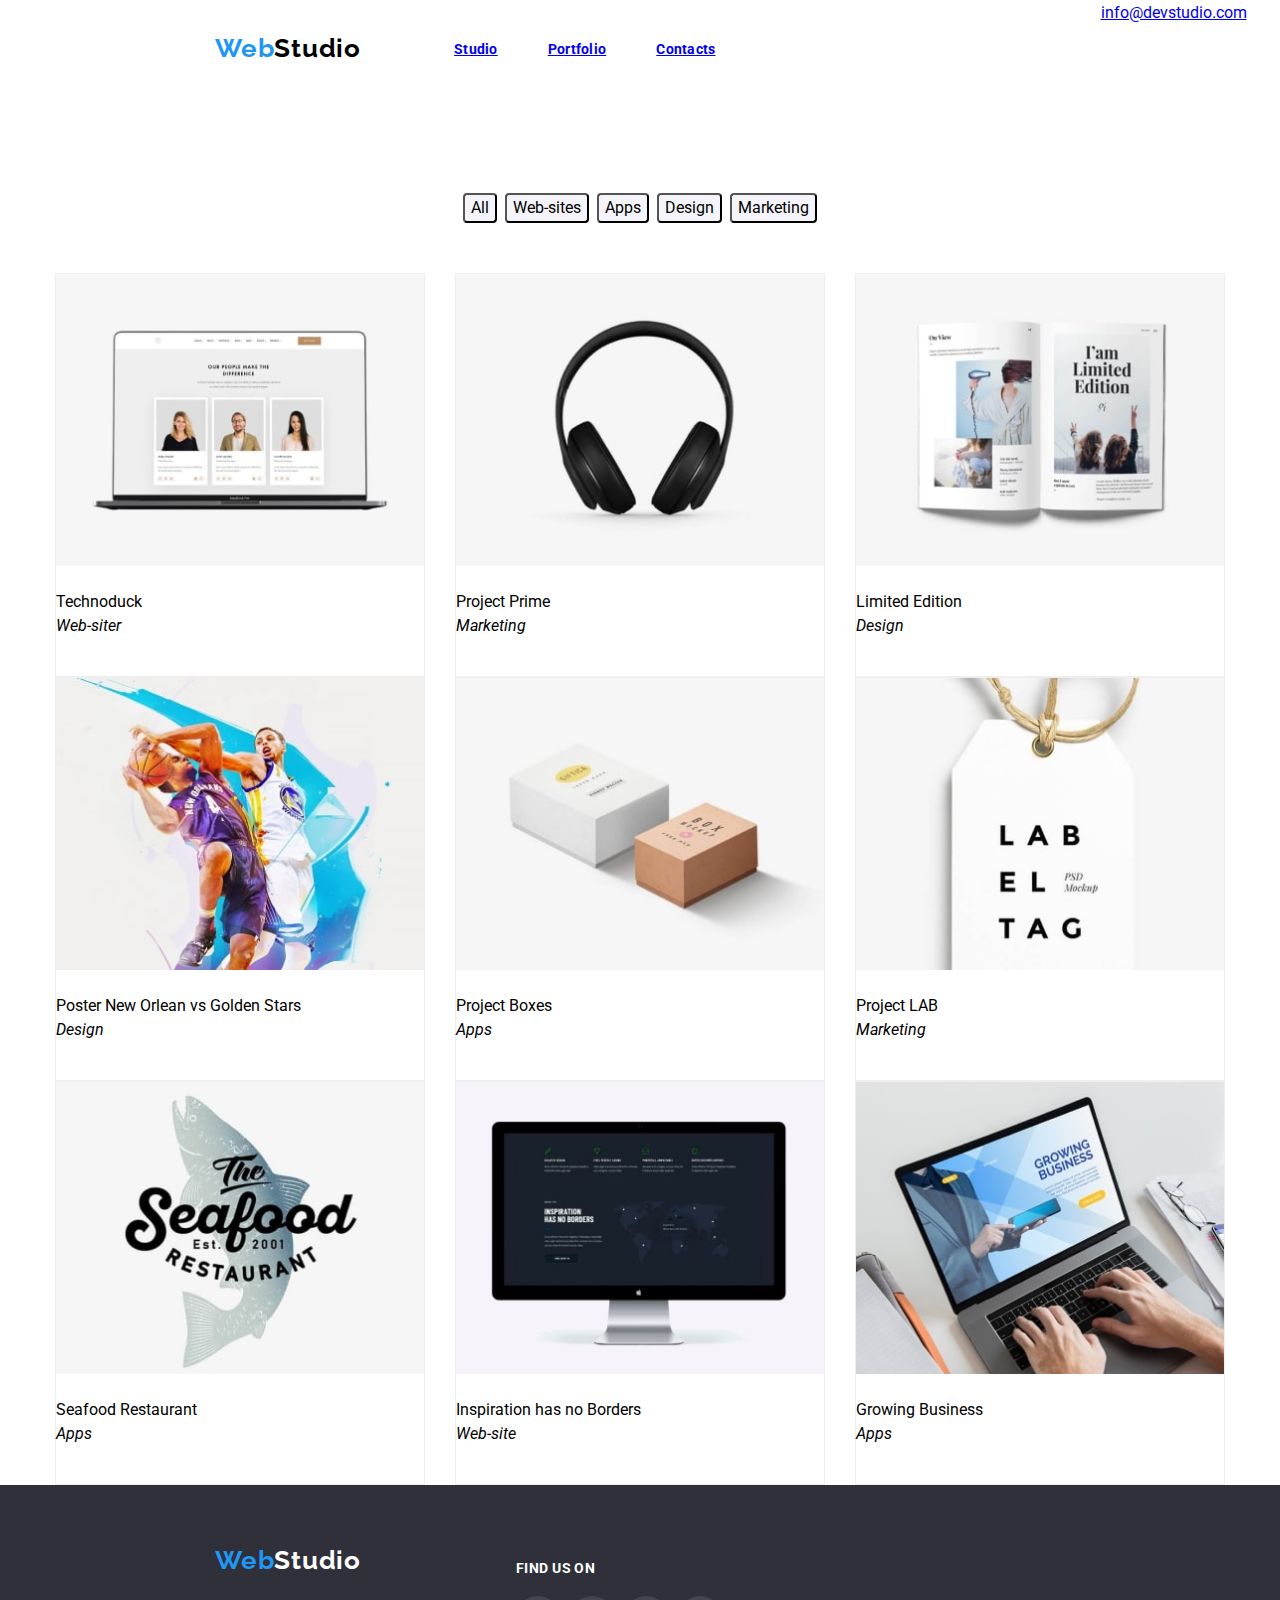
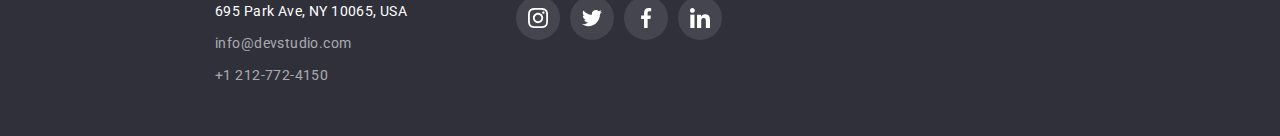
==== portfolio.html @ e9cfc950 "new" ====
<!DOCTYPE html>
<html lang="en">
<head>
    <meta charset="utf-8">
    <meta name="viewport" content="width=device-width, initial-scale=1">
    <title>Webstudio </title>
    <link rel="preconnect" href="https://fonts.googleapis.com">
<link rel="preconnect" href="https://fonts.gstatic.com" crossorigin>
<link href="https://fonts.googleapis.com/css2?family=Raleway:wght@700&family=Roboto:wght@400;500;700;900&display=swap" rel="stylesheet">
<link rel="stylesheet"href="https://cdnjs.cloudflare.com/ajax/libs/modern-normalize/1.1.0/modern-normalize.min.css" />
<link rel="stylesheet" href="./reset.css" />
<link rel="stylesheet" href="./css/styles.css"/>
</head>
<body class="primary-page">
    <header class="global-header">
        <a class="logo" href="index.html">
            <span class="web">Web</span>Studio
   </a>
        </a>
        <nav class="main-navigation">
            <ul>
                <li><a href="index.html">Studio</a></li>
                <li><a href="portfolio.html">Portfolio</a></li>
                <li><a href="contacts.html">Contacts</a></li>
            </ul>
        </nav>
        <div class="contacts-header">
        <a class="mailto" href="mailto:info@devstudio.com">info@devstudio.com</a>
        <span>+1 212-772-4150</span>
    </div>
    </header>
    <main>
        <div class="buttons-portofolio">
                <button class="button-portofolio-menu">All</button>
                <button class="button-portofolio-menu">Web-sites</button>
                <button class="button-portofolio-menu">Apps</button>
                <button class="button-portofolio-menu">Design</button>
                <button class="button-portofolio-menu">Marketing</button>
            </div>
        <section class="portofolio-section">

<ul class="firts-line"> 
            <div class="images-portoflio">
           <li>
            <img src="images/technoduck.jpg" />
                <br>
                <span>Technoduck</span>
                <br>
            <em>Web-siter</em>
        </li>
            </div>
            <div class="images-portoflio">
           <li>
            <img src="images/poster.jpg" >
           <br>
           <span>Poster New Orlean vs Golden Stars</span>
           <br>
           <em>Design</em>
        </li>
            </div>
           <div class="images-portoflio">
            <li>
                <img src="images/seafood.jpg" ><br />
            <span>Seafood Restaurant</span> 
            <br>
            <em>Apps</em>
        </li>
           </div>
        </ul>
        <ul class="second-line"> 
        <div class="images-portoflio">          
           <li> 
            <img src="images/project.jpg" /><br />
            <span>Project Prime</span> 
            <br>
        <em>Marketing</em>
    </li>
        </div>
        <div class="images-portoflio">
            <li>
                <img src="images/boxes.jpg" ><br />
       <span>Project Boxes</span>
       <br>
       <em>Apps</em>
    </li>
        </div>
       <div class="images-portoflio">
        <li>
            <img src="images/inspiration.jpg" ><br />
        <span>Inspiration has no Borders</span> 
        <br>
        <em>Web-site</em>
    </li>
       </div>
    </ul>
    <ul class="third-line"> 
    <div class="images-portoflio"> 
        <li>
            <img src="images/limited.jpg" /><br />
        <span>Limited Edition</span> 
        <br>
    <em>Design</em>
</li>
    </div>
    <div class="images-portoflio">
        <li>
            <img src="images/lab.jpg" ><br />
   <span>Project LAB</span>
   <br>
   <em>Marketing</em>
</li>
    </div>
   <div class="images-portoflio">
    <li>
        <img src="images/growing.jpg" ><br />
    <span>Growing Business</span> 
    <br>
    <em>Apps</em>
</li>
   </div>
</ul>
</section>
</main>
<footer class="footer">
    <div class="footer-text">
      <div class="footer-description">
      <span class="web-footer">Web</span>Studio
      <address class="footer-adress">
          <span>695 Park Ave, NY 10065, USA</span>
          <div class="footer-contacts">
          </br>
          <span>info@devstudio.com</span>
        </br>
          <span>+1 212-772-4150</span>
      </div>
      </address>
  </div>
    <div class="footer-social-link">
      <h3 class="footer-h3">FIND US ON</h3>
      <div class="footer-icons-list">
        <a href="https://www.instagram.com/" class="footer-icon" aria-label="Instagram">
          <svg>
            <use href="/icons/symbol-defs.svg#icon-instagram"></use>
          </svg>
        </a>
        <a href="https://www.twitter.com/" class="footer-icon" aria-label="Twitter">
          <svg>
            <use href="/icons/symbol-defs.svg#icon-twitter"></use>
          </svg>
        </a>
        <a href="https://www.facebook.com/" class="footer-icon" aria-label="Facebook">
          <svg>
            <use href="/icons/symbol-defs.svg#icon-facebook"></use>
          </svg>
        </a>
        <a href="https://www.linkedin.com/" class="footer-icon" aria-label="Linkedin">
          <svg>
            <use href="/icons/symbol-defs.svg#icon-linkedin"></use>
          </svg>
        </a>
      </div>
    </div>
  </div>
  </footer>
</body>
</html>
---- css/styles.css ----
:root{
    --text-font-family: 'Roboto' ;
    --link-active-color: #2196F3;
    --heading-color: #ffffff;
    --logo-font-family: 'Raleway'
}
* {
    box-sizing: border-box;
  }

h1,h2,h3 {
    font-family: var(--text-font-family);
}

.hero-heading .service-button {
    color:var(--heading-color)
}

ul {
    list-style-type: none;
}
.main-navigation {
    color: #212121;
font-family: Roboto;
font-size: 14px;
font-style: normal;
font-weight: 700;
line-height: normal;
letter-spacing: 0.28px;;
  
  }

  .main-navigation:hover,
.main-navigation:focus {
    color: #2196F3;
    
}
  .hero-section{
width: 1600px;
height: 600px;
flex-shrink: 0;
background: #2F303A;
 }

.primary-page {
    font-family: var(--text-font-family);
    max-width: 1600px;
    margin: 0 auto;

}
.service-button {
    color: #FFF;
    text-align: center;
    font-size: 16px;
    font-family: Roboto;
    font-style: normal;
    font-weight: 700;
    line-height: 30px;
    letter-spacing: 0.96px;
}
.service-button{
    background-color: #2196F3;
    width: 200px;
height: 50px;
flex-shrink: 0;
border-radius: 4px;
background: #2196F3;
box-shadow: 0px 4px 4px 0px rgba(0, 0, 0, 0.15);
}
.section-description{
    display: flex;
   gap: 30px;
   margin-left: 215px;
}
.h3{
    color: #212121;
font-family: Roboto;
font-size: 14px;
font-style: normal;
font-weight: 700;
line-height: normal;
letter-spacing: 0.42px;
text-transform: uppercase;
}
.h3{
    margin-top: 55px;
}

.text {
    color: #757575;
font-family: Roboto;
font-size: 14px;
font-style: normal;
font-weight: 400;
line-height: 24px; /* 171.429% */
letter-spacing: 0.42px;
}
.text{
   
    width: 270px;
height: 75px;
flex-shrink: 0;
}
.text{
    padding-top: 10px;
}


.logo{
    margin-left: 215px;
    margin-top: 24px;
    margin-bottom: 25px;
}
.logo {
    text-decoration: none;
    font-family: var(--logo-font-family);
    font-size: 26px;
    font-weight: 700;
    line-height: 1.9075em;
    letter-spacing: 0.03em;
    color: #000;
  }
  .web {
    color:#2196F3;;
  }

.hero-section{
    display: flex;
    flex-direction: column;
    align-items: center;
    justify-content: center;
}

.global-header {
    background-color:#FFF
    height : 80px;
    flex-shrink: 0;
}


.hero-section {
    background-color:#2F303A ;
}
.hero-section{
        background:linear-gradient(rgba(47, 48, 58, 0.40), rgba(47, 48, 58, 0.40)),  url('/images/hero-image.png') ;
    }
    
.hero-heading{
display: flex;
width: 696px;
flex-direction: column;
flex-shrink: 0;
color: #FFF;
text-align: center;
font-size: 44px;
font-family: Roboto;
font-style: normal;
font-weight: 900;
line-height: 60px;
letter-spacing: 2.64px;
text-transform: uppercase;
}
.global-header{
display: flex;
align-items: center;

}

.main-navigation { 
    display: flex;
  flex-direction: column;
justify-content: space-around;
margin-left: 93px;

}
.contacts {
    display: flex;
    gap: 40px;
  }
  .email{
    display: flex;
  }
  .phone{
    display: flex;
  }
  .contact {
    color:  #757575;
    font-size: 14px;
    font-weight: 500;
    letter-spacing: 0.02em;
    line-height: 1.14;
    text-align: left;
    text-decoration-line: none;
  }
  .contacts{
    padding-left: 330px;
  }
  .email:hover,
  .phone:hover,
  .email:focus,
  .phone:focus  {
  color:#2196F3;
}

.main-navigation ul{
    display: flex;
    justify-content:space-around;
    align-items:baseline;
    color: #212121;
    gap: 50px;
}
.contacts-header{
display: flex;
align-items:baseline;
gap: 40px;
}
.contacts-header{
    margin-left: 385px;
}
.section-description-icons{
    display: flex;
     justify-content: center;
     margin-top: 119px;
}
.description-icons{
height: 70px;
width: 70px;
flex-shrink: 0;
}
.section-description-icons{
    width: 270px;
height: 120px;
flex-shrink: 0;
border-radius: 4px;
background: #F5F4FA;
}




.title-images {
    display: flex;
    align-items: center;
    justify-content: center;
}
.title-images{
    color: #212121;
text-align: center;
font-family: Roboto;
font-size: 36px;
font-style: normal;
font-weight: 700;
line-height: normal;
letter-spacing: 1.08px;
}
.title-images{
    padding-top: 94px;

}
.images{
    width: 370px;
height: 294px;
flex-shrink: 0;
}
.images{
    display: flex;
    margin-left: 215px;
    gap: 30px;
    margin-bottom: 94px;
    margin-top: 50px;
}



.section-team{
    width: 1600px;
height: 648px;
flex-shrink: 0;
}
.section-team{
    background: #F5F4FA;
}

.title-team{
    justify-content: center;
    padding-top: 94px;
}
.title-team{
    color: #212121;
text-align: center;
font-family: Roboto;
font-size: 36px;
font-style: normal;
font-weight: 700;
line-height: normal;
letter-spacing: 1.08px;
}
.container-team{
    display: flex;
    justify-content: center;
    gap: 30px;

}
.container-team{
    padding-top: 50px;
}
.team{
    width: 270px;
height: 428px;
flex-shrink: 0;
}

.team{
    border-radius: 0px 0px 4px 4px;
background: #FFF;
/* material shadow v1 */
box-shadow: 0px 2px 1px 0px rgba(0, 0, 0, 0.20), 0px 1px 1px 0px rgba(0, 0, 0, 0.14), 0px 1px 3px 0px rgba(0, 0, 0, 0.12);
}

.name{
    color: #212121;
text-align: center;
font-family: Roboto;
font-size: 16px;
font-style: normal;
font-weight: 500;
line-height: normal;
letter-spacing: 0.48px;
}
.name{
    display: flex;
    justify-content: center;
    padding-top: 30px;
   
}
.position{
    color: #757575;
text-align: center;
font-family: Roboto;
font-size: 16px;
font-style: normal;
font-weight: 400;
line-height: normal;
letter-spacing: 0.48px;
}
.position{
    display: flex;
    justify-content: center;
}
.position{
    margin-top: 10px;

}
.footer {
    width: 1600px;
height: 251px;
background: #2F303A;
color: #FFF;
}
.footer-adress{
    display: flex;
width: 207px;
height: 16px;
flex-direction: column;
flex-shrink: 0;
}
.footer-adress{
    color: #FFF;
font-size: 14px;
font-family: Roboto;
font-style: normal;
font-weight: 400;
line-height: normal;
letter-spacing: 0.42px;
}
.footer-contacts{
    display: flex;
width: 231px;
height: 16px;
flex-direction: column;
flex-shrink: 0;
}
.footer-contacts{
    color: rgba(255, 255, 255, 0.60);
font-size: 14px;
font-family: Roboto;
font-style: normal;
font-weight: 400;
line-height: 16px;
letter-spacing: 0.42px;
}
.footer-contacts{
    opacity: 60;
}
.buttons-portofolio{
    display: flex;
    justify-content: center;
    gap: 8px;
    margin-top: 94px;
    margin-bottom: 50px;
}
.button-portofolio-menu{
    border-radius: 4px;
background: #F5F4FA;
}

.button-portofolio-menu:hover,
.button-portofolio-menu:focus {
  background-color: #2196F3;
  color: #FFF;
}
.portofolio-section{
    display: flex;
    justify-content: center;
    gap: 30px;
}
.images-portoflio{
    width: 370px;
height: 404px;
flex-shrink: 0;
border: 1px solid #EEE;
background: #FFF;

}
.images-portoflio:hover,
.images-portoflio:focus {
    border: 1px solid #EEE;
    background: #FFF;
    box-shadow: 1px 4px 6px 0px rgba(0, 0, 0, 0.16), 0px 4px 4px 0px rgba(0, 0, 0, 0.06), 0px 1px 1px 0px rgba(0, 0, 0, 0.12);
}
.footer-description{
    color: #FFF;
font-family: Raleway;
font-size: 26px;
font-style: normal;
font-weight: 700;
line-height: normal;
letter-spacing: 0.78px;
}

.web-footer{
    color: #2196F3;
font-family: Raleway;
font-size: 26px;
font-style: normal;
font-weight: 700;
line-height: normal;
letter-spacing: 0.78px;
}

.footer-adress{
    color: #FFF;
font-family: Roboto;
font-size: 14px;
font-style: normal;
font-weight: 400;
line-height: normal;
letter-spacing: 0.42px;
}


.footer-contacts{
    color: rgba(255, 255, 255, 0.60);
    font-family: Roboto;
    font-size: 14px;
    font-style: normal;
    font-weight: 400;
    line-height: 16px; /* 114.286% */
    letter-spacing: 0.42px;
}
.icons-list{
    display: flex;
    gap: 10px;
    justify-content: center;
}
.icons-list{
    margin-top: 18px;
}


.icons-list .icon{
    width: 44px;
    height: 44px;
    background-color: #FFF;
    display: flex;
    justify-content: center;
    align-items: center;
    border-radius: 22px;

}
.icon{
    color: #AFB1B8;
}

.icons-list .icon:hover,
.icons-list .icon:focus {
  background-color: #2196F3;
  color: #FFF;
}


.icons-list .icon svg{
    width: 20px;
    height: 20px;
}
.title-customers{
    color: #212121;
text-align: center;
font-family: Roboto;
font-size: 36px;
font-style: normal;
font-weight: 700;
line-height: normal;
letter-spacing: 1.08px;
}
.title-customers{
    margin-top: 94px;
}
.container-customers-icons{
    display: flex;
    margin-top: 50px;
    margin-bottom: 94px;
    justify-content: center;
    align-items: center;
    gap: 30px;
}
.customers-icons{
    width: 170px;
height: 92px;
flex-shrink: 0;
border-radius: 4px;
border: 1px solid #AFB1B8;
}

.customers-icons{
    width: 106px;
height: 60px;
flex-shrink: 0;
justify-content: center;
align-items: center;
display: flex;
}
.customers-icons{
    color: #AFB1B8;
}
.customers-icons:hover,
.customers-icons:focus {
  color: #2196F3;
}
.footer-text{
    display: flex;
    gap: 94px;
    margin-left: 215px;
}
.footer-description{
    padding-top: 60px;
}
.footer-adress{
    padding-top: 28px;
}
.footer-social-link{
    padding-top: 75px;
}
.footer-icons-list .footer-icon{
    width: 44px;
    height: 44px;
    background-color:rgba(255, 255, 255, 0.10);
    display: flex;
    justify-content: center;
    align-items: center;
    border-radius: 22px;

}
.footer-icon svg{
    width: 20px;
    height: 20px;
}
.footer-icon{
    color: #FFF;
}
.footer-icon:hover,
.footer-icon:focus {
  background-color: #2196F3;
}
.footer-icons-list{
    display: flex;
    gap: 10px;
    padding-top: 20px;
}
.footer-h3{
    color: #FFF;
font-family: Roboto;
font-size: 14px;
font-style: normal;
font-weight: 700;
line-height: normal;
letter-spacing: 0.42px;
text-transform: uppercase;
}
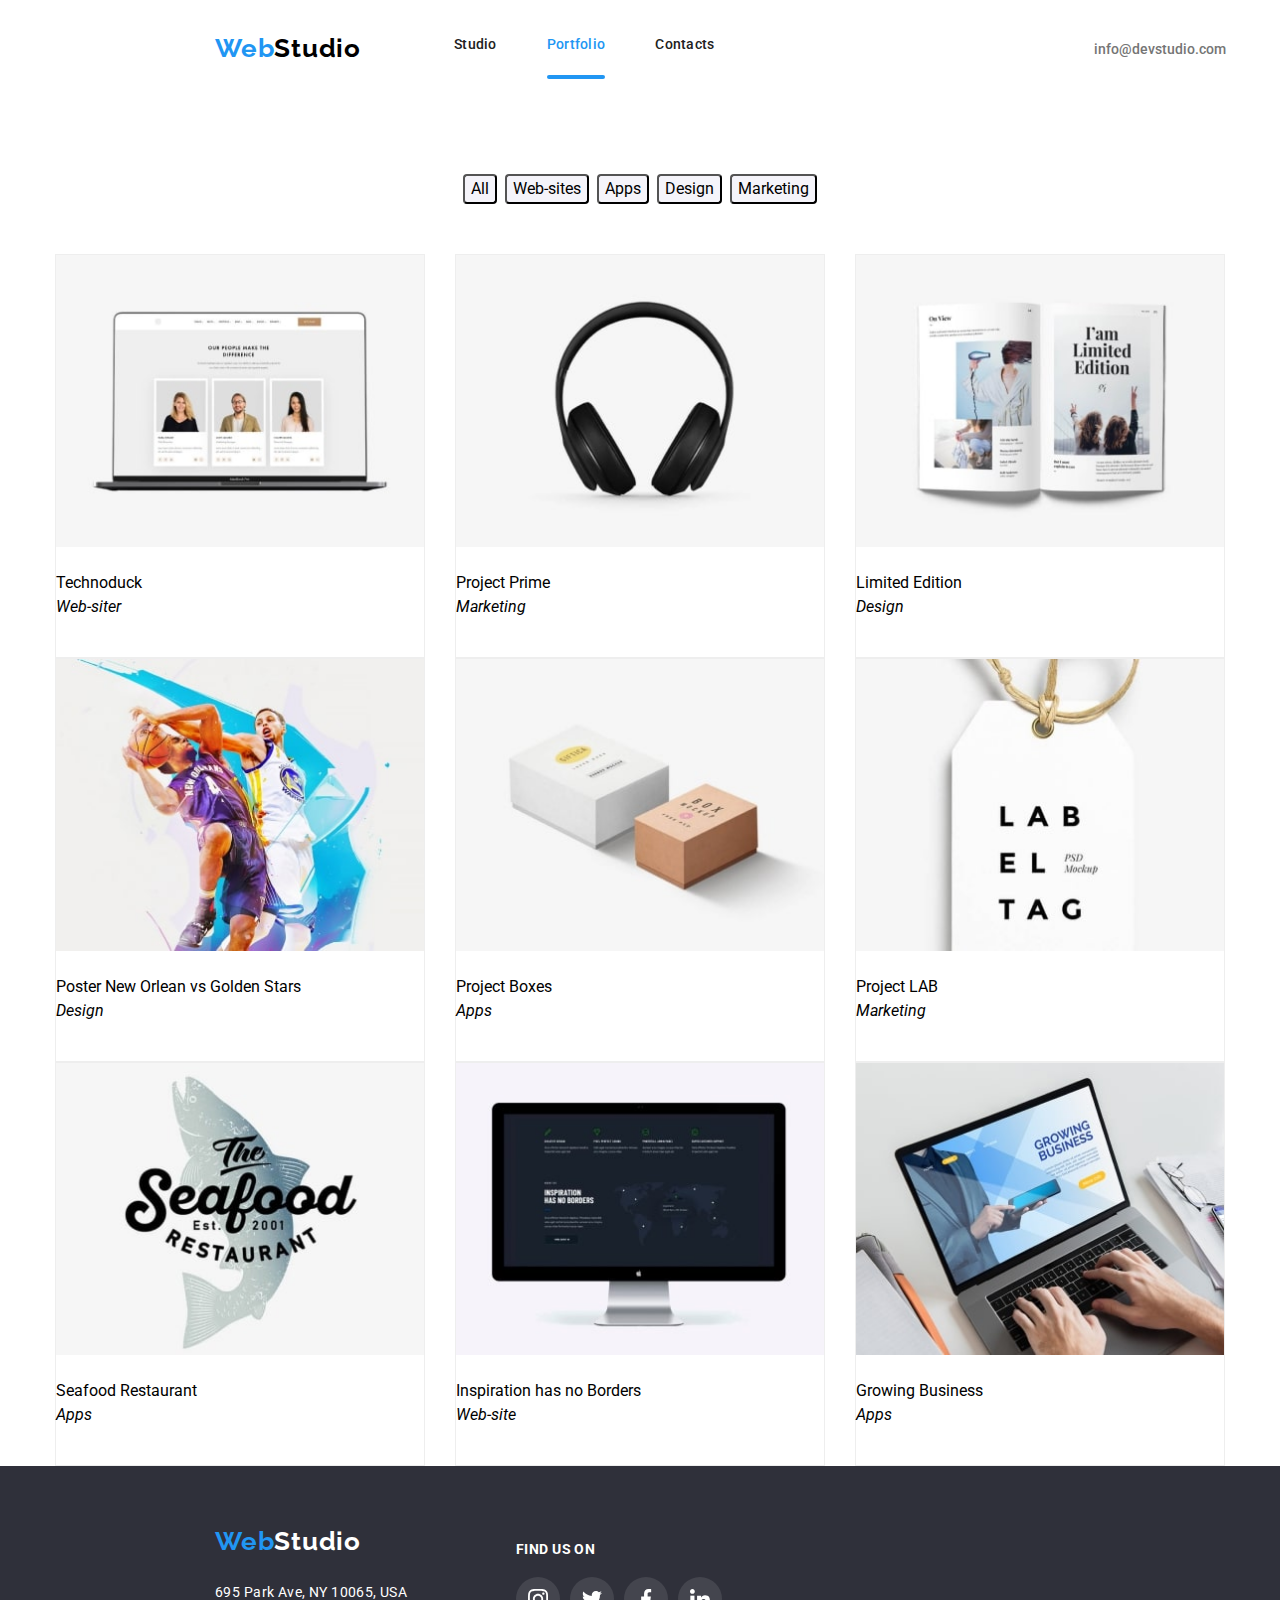
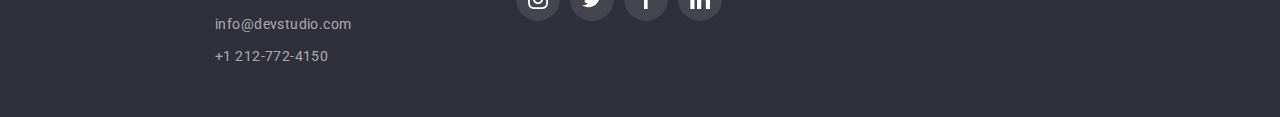
==== commit 13c2d3f3: "new" ====
--- a/portfolio.html
+++ b/portfolio.html
@@ -12,22 +12,63 @@
 <link rel="stylesheet" href="./css/styles.css"/>
 </head>
 <body class="primary-page">
-    <header class="global-header">
-        <a class="logo" href="index.html">
-            <span class="web">Web</span>Studio
-   </a>
-        </a>
-        <nav class="main-navigation">
-            <ul>
-                <li><a href="index.html">Studio</a></li>
-                <li><a href="portfolio.html">Portfolio</a></li>
-                <li><a href="contacts.html">Contacts</a></li>
-            </ul>
-        </nav>
-        <div class="contacts-header">
-        <a class="mailto" href="mailto:info@devstudio.com">info@devstudio.com</a>
-        <span>+1 212-772-4150</span>
-    </div>
+  <header class="global-header container">
+    <div class="container-nav">
+      <div class="webstudio">
+        <a href="index.html" class="logo">
+          <span class="studio"><span class="web">Web</span>Studio</span>
+        </a>
+      </div>
+
+      <!-- Nav section -->
+
+      <nav class="nav-menu">
+        <ul>
+          <li><a href="index.html" class="studio-portfolio">Studio</a></li>
+
+          <li>
+            <a
+              href="portfolio.html"
+              class="portfolio-header portfolio-activ current-page-portfolio"
+              >Portfolio</a
+            >
+          </li>
+
+          <li>
+            <a href="contacts.html" class="contacts-header">Contacts</a>
+          </li>
+        </ul>
+      </nav>
+      <ul class="header-contacts">
+        <li class="mail-header-group">
+          <a
+            href="mailto:info@devstudio.com"
+            class="contacts header-contacts-mail"
+            ><span class="header-icon header-contacts-mail"
+              ><svg class="mail">
+                <use
+                  href="./images/icons.svg#icon-envelope"
+                  aria-label="Mail"
+                ></use>
+              </svg> </span
+            >info@devstudio.com</a
+          >
+        </li>
+        <li class="phone-header-group">
+          <a href="tel:+12127724150" class="contacts header-contacts-phone"
+            ><span class="header-icon header-contacts-phone"
+              ><svg class="phone-number">
+                <use
+                  href="./images/icons.svg#icon-smartphone"
+                  aria-label="Phone number"
+                ></use>
+              </svg> </span
+            >+1 212-772-4150</a
+          >
+        </li>
+      </ul>
+    </div>
+  </header>
     </header>
     <main>
         <div class="buttons-portofolio">
--- a/css/styles.css
+++ b/css/styles.css
@@ -1,8 +1,12 @@
 :root{
-    --text-font-family: 'Roboto' ;
+    --webstudio-color: #2196f3;
+    --text-font-family: "Roboto", sans-serif;
     --link-active-color: #2196F3;
     --heading-color: #ffffff;
-    --logo-font-family: 'Raleway'
+    --title-nav-color: #212121;
+    --text-contacts-color: #757575;
+    --logo-font-family: 'Raleway';
+    
 }
 * {
     box-sizing: border-box;
@@ -11,7 +15,10 @@
 h1,h2,h3 {
     font-family: var(--text-font-family);
 }
-
+a {
+    text-decoration: none;
+    transition: color 250ms cubic-bezier(0.4, 0, 0.2, 1);
+  }
 .hero-heading .service-button {
     color:var(--heading-color)
 }
@@ -19,98 +26,22 @@
 ul {
     list-style-type: none;
 }
-.main-navigation {
-    color: #212121;
-font-family: Roboto;
-font-size: 14px;
-font-style: normal;
-font-weight: 700;
-line-height: normal;
-letter-spacing: 0.28px;;
-  
-  }
-
-  .main-navigation:hover,
-.main-navigation:focus {
-    color: #2196F3;
-    
-}
-  .hero-section{
-width: 1600px;
-height: 600px;
-flex-shrink: 0;
-background: #2F303A;
- }
-
-.primary-page {
-    font-family: var(--text-font-family);
-    max-width: 1600px;
-    margin: 0 auto;
-
-}
-.service-button {
-    color: #FFF;
-    text-align: center;
-    font-size: 16px;
-    font-family: Roboto;
-    font-style: normal;
-    font-weight: 700;
-    line-height: 30px;
-    letter-spacing: 0.96px;
-}
-.service-button{
-    background-color: #2196F3;
-    width: 200px;
-height: 50px;
-flex-shrink: 0;
-border-radius: 4px;
-background: #2196F3;
-box-shadow: 0px 4px 4px 0px rgba(0, 0, 0, 0.15);
-}
-.section-description{
-    display: flex;
-   gap: 30px;
-   margin-left: 215px;
-}
-.h3{
-    color: #212121;
-font-family: Roboto;
-font-size: 14px;
-font-style: normal;
-font-weight: 700;
-line-height: normal;
-letter-spacing: 0.42px;
-text-transform: uppercase;
-}
-.h3{
-    margin-top: 55px;
-}
-
-.text {
-    color: #757575;
-font-family: Roboto;
-font-size: 14px;
-font-style: normal;
-font-weight: 400;
-line-height: 24px; /* 171.429% */
-letter-spacing: 0.42px;
-}
-.text{
-   
-    width: 270px;
-height: 75px;
-flex-shrink: 0;
-}
-.text{
-    padding-top: 10px;
-}
-
-
-.logo{
-    margin-left: 215px;
-    margin-top: 24px;
-    margin-bottom: 25px;
-}
+.global-header {
+    width: 1600px;
+height: 80px;
+flex-shrink: 0;
+}
+.container-nav {
+  background: #fff;
+  display: flex;
+}
+
+.webstudio {
+  padding-left: 215px;
+  padding-top: 24px;
+  padding-bottom: 25px;
+}
+
 .logo {
     text-decoration: none;
     font-family: var(--logo-font-family);
@@ -124,6 +55,240 @@
     color:#2196F3;;
   }
 
+.nav-menu ul {
+  display: flex;
+  gap: 50px;
+  margin-left: 93px;
+  padding-top: 32px;
+  padding-bottom: 32px;
+}
+
+.nav-contacts {
+  display: flex;
+  gap: 40px;
+  margin-left: 385px;
+  padding-top: 35px;
+  padding-bottom: 32px;
+}
+
+.portfolio-header,
+.contacts-header,
+.studio-portfolio,
+.studio-activ {
+  color: #212121;
+  font-family: var(--text-font-family);
+  font-size: 14px;
+  font-style: normal;
+  font-weight: 500;
+  line-height: normal;
+  letter-spacing: 0.28px;
+}
+
+.studio-activ,
+.portfolio-activ {
+  color:#2196f3;
+}
+
+.header-contacts {
+  display: flex;
+  justify-content: center;
+  align-items: center;
+  padding-left: 350px;
+  gap: 40px;
+}
+
+.contacts {
+  color: #757575;
+  text-decoration: none;
+  font-weight: 500;
+  font-size: 14px;
+  line-height: 1.18;
+  letter-spacing: 2%;
+  gap: 10px;
+  display: flex;
+}
+
+.mail,
+.phone-number {
+  width: 19px;
+  height: 17px;
+  flex-shrink: 0;
+  fill: #757575;
+}
+
+.studio-activ:hover,
+.studio-activ:focus,
+.portfolio-header:hover,
+.portfolio-header:focus,
+.contacts-header:hover,
+.contacts-header:focus,
+.header-contacts-phone:hover,
+.header-contacts-phone:focus,
+.header-contacts-mail:hover,
+.header-contacts-mail:focus,
+.portfolio-activ:hover,
+.portfolio-activ:focus {
+  color: #2196f3;
+}
+
+.current-page {
+  position: relative;
+  color:  #2196f3;
+}
+
+.current-page::after {
+  content: "";
+  position: absolute;
+  width: 100%;
+  left: 0;
+  bottom: -27px;
+  width: 42px;
+  height: 4px;
+  flex-shrink: 0;
+  border-radius: 2px;
+  background: #2196f3;
+}
+
+.current-page-portfolio {
+  position: relative;
+  color: #2196f3;
+}
+
+.current-page-portfolio::after {
+  content: "";
+  position: absolute;
+  width: 100%;
+  width: 58px;
+  height: 4px;
+  flex-shrink: 0;
+  border-radius: 2px;
+  background: #2196f3;
+  left: 0;
+  bottom: -27px;
+}
+
+  .hero-section{
+width: 1600px;
+height: 600px;
+flex-shrink: 0;
+background: #2F303A;
+ }
+
+.primary-page {
+    font-family: var(--text-font-family);
+    max-width: 1600px;
+    margin: 0 auto;
+
+}
+.request-our-service-button {
+    background: #2196f3;
+    border-radius: 4px;
+    box-shadow: 0px 4px 4px 0px rgba(0, 0, 0, 0.15);
+    color: #fff;
+    cursor: pointer;
+    flex-shrink: 0;
+    font-size: 16px;
+    font-weight: 700;
+    height: 50px;
+    letter-spacing: 0.06em;
+    line-height: 1.875;
+    text-align: center;
+    width: 200px;
+    transition: color 250ms cubic-bezier(0.4, 0, 0.2, 1),
+                background-color 250ms cubic-bezier(0.4, 0, 0.2, 1),
+                box-shadow 250ms cubic-bezier(0.4, 0, 0.2, 1);
+}
+.request-our-service-button:hover,
+.request-our-service-button:focus {
+  background-color: #fff;
+  color: #2196f3;
+  }
+  .modal {
+    align-items: center;
+    background: rgba(0, 0, 0, 0.2);
+    display: flex;
+    height: 100vh;
+    justify-content: center;
+    left: 0;
+    position: fixed;
+    top: 0;
+    transition: transform 250ms cubic-bezier(0.4, 0, 0.2, 1);
+    width: 100vw;
+  }
+  
+  .modal-content {
+    background-color: #fff;
+    border-radius: 4px;
+    box-shadow: 0px 2px 1px 0px rgba(0, 0, 0, 0.2),
+                0px 1px 1px 0px rgba(0, 0, 0, 0.14), 
+                0px 1px 3px 0px rgba(0, 0, 0, 0.12);
+    height: 581px;
+    margin: 0 auto;
+    padding: 16px;
+    position: relative;
+    transition: box-shadow 250ms cubic-bezier(0.4, 0, 0.2, 1); 
+    width: 528px;
+  }
+  
+  .is-hidden {
+    visibility: hidden;
+    transform: scale(1.05);
+    transition: transform 250ms cubic-bezier(0.4, 0, 0.2, 1);
+  }
+  
+  .icon-close {
+    color: #000;
+    position: absolute;
+    right: 8px;
+    top: 8px;
+    transition: color 250ms cubic-bezier(0.4, 0, 0.2, 1);
+  }
+  
+  .icon-close:hover,
+  .icon-close:focus {
+    color: #2196f3;
+  }
+.section-description{
+    display: flex;
+   gap: 30px;
+   margin-left:215px;
+}
+.h3{
+    color: #212121;
+font-family: Roboto;
+font-size: 14px;
+font-style: normal;
+font-weight: 700;
+line-height: normal;
+letter-spacing: 0.42px;
+text-transform: uppercase;
+}
+.h3{
+    margin-top: 55px;
+}
+
+.text {
+    color: #757575;
+font-family: Roboto;
+font-size: 14px;
+font-style: normal;
+font-weight: 400;
+line-height: 24px; /* 171.429% */
+letter-spacing: 0.42px;
+}
+.text{
+   
+    width: 270px;
+height: 75px;
+flex-shrink: 0;
+}
+.text{
+    padding-top: 10px;
+}
+
+
+
+
 .hero-section{
     display: flex;
     flex-direction: column;
@@ -131,18 +296,21 @@
     justify-content: center;
 }
 
-.global-header {
-    background-color:#FFF
-    height : 80px;
-    flex-shrink: 0;
-}
+
 
 
 .hero-section {
     background-color:#2F303A ;
 }
 .hero-section{
-        background:linear-gradient(rgba(47, 48, 58, 0.40), rgba(47, 48, 58, 0.40)),  url('/images/hero-image.png') ;
+         align-items: center;
+  background: linear-gradient(rgba(47, 48, 58, 0.4), rgba(47, 48, 58, 0.4)),
+    url("../images/hero-image.jpg");
+  display: flex;
+  flex-direction: column;
+  height: 600px;
+  justify-content: center;
+  width: 1600px;
     }
     
 .hero-heading{
@@ -160,72 +328,20 @@
 letter-spacing: 2.64px;
 text-transform: uppercase;
 }
-.global-header{
-display: flex;
-align-items: center;
-
-}
-
-.main-navigation { 
-    display: flex;
-  flex-direction: column;
-justify-content: space-around;
-margin-left: 93px;
-
-}
-.contacts {
-    display: flex;
-    gap: 40px;
-  }
-  .email{
-    display: flex;
-  }
-  .phone{
-    display: flex;
-  }
-  .contact {
-    color:  #757575;
-    font-size: 14px;
-    font-weight: 500;
-    letter-spacing: 0.02em;
-    line-height: 1.14;
-    text-align: left;
-    text-decoration-line: none;
-  }
-  .contacts{
-    padding-left: 330px;
-  }
-  .email:hover,
-  .phone:hover,
-  .email:focus,
-  .phone:focus  {
-  color:#2196F3;
-}
-
-.main-navigation ul{
-    display: flex;
-    justify-content:space-around;
-    align-items:baseline;
-    color: #212121;
-    gap: 50px;
-}
-.contacts-header{
-display: flex;
-align-items:baseline;
-gap: 40px;
-}
-.contacts-header{
-    margin-left: 385px;
-}
+
+
+
+
+
 .section-description-icons{
     display: flex;
      justify-content: center;
      margin-top: 119px;
 }
-.description-icons{
-height: 70px;
-width: 70px;
-flex-shrink: 0;
+.section-description-icons{
+display: flex;
+justify-content: center;
+align-items: center;
 }
 .section-description-icons{
     width: 270px;
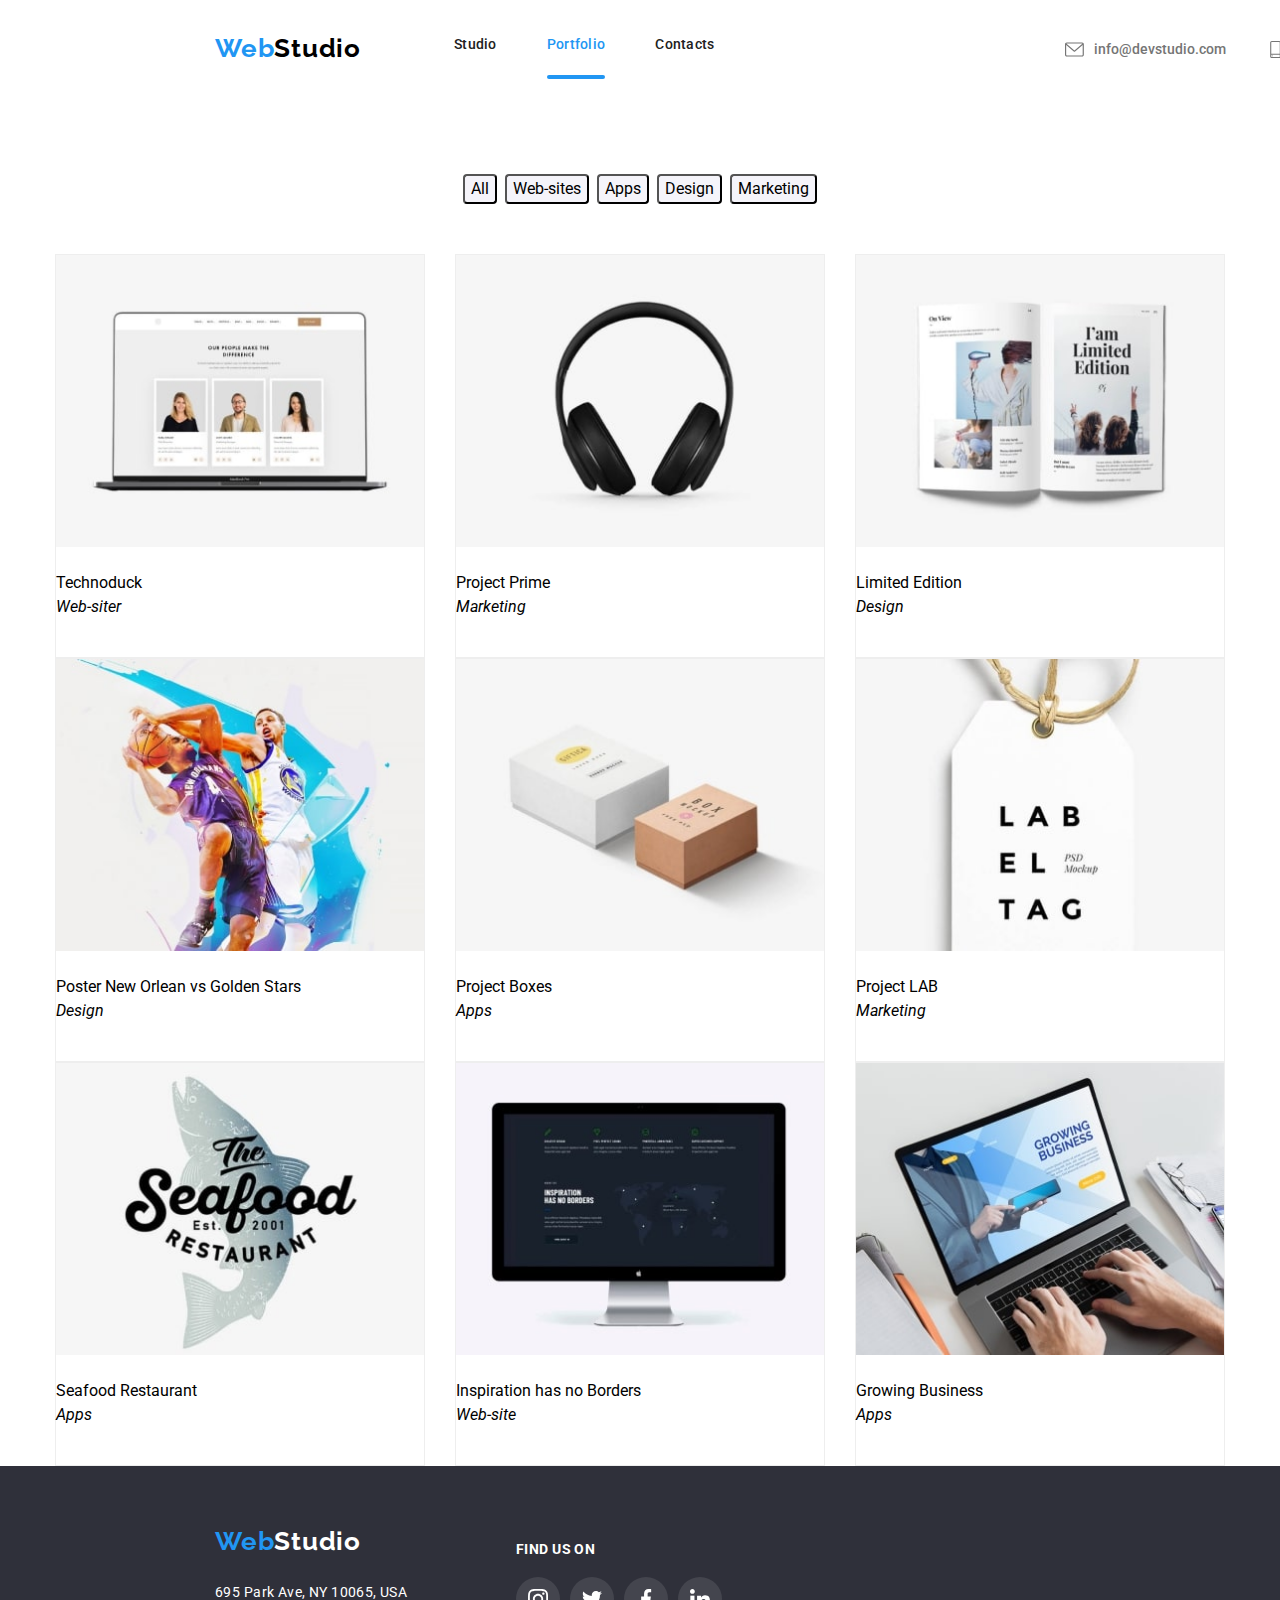
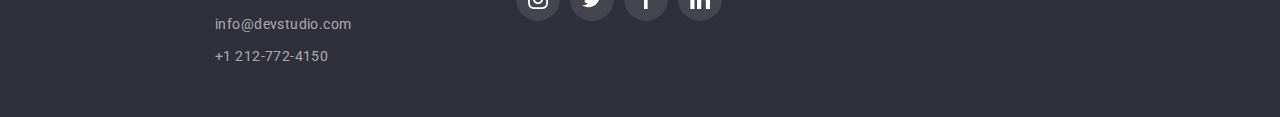
==== commit 0b3ebaab: "new" ====
--- a/portfolio.html
+++ b/portfolio.html
@@ -19,9 +19,6 @@
           <span class="studio"><span class="web">Web</span>Studio</span>
         </a>
       </div>
-
-      <!-- Nav section -->
-
       <nav class="nav-menu">
         <ul>
           <li><a href="index.html" class="studio-portfolio">Studio</a></li>
@@ -47,7 +44,7 @@
             ><span class="header-icon header-contacts-mail"
               ><svg class="mail">
                 <use
-                  href="./images/icons.svg#icon-envelope"
+                  href="./icons/symbol-defs.svg#icon-envelope-hover"
                   aria-label="Mail"
                 ></use>
               </svg> </span
@@ -59,7 +56,7 @@
             ><span class="header-icon header-contacts-phone"
               ><svg class="phone-number">
                 <use
-                  href="./images/icons.svg#icon-smartphone"
+                  href="./icons/symbol-defs.svg#icon-smartphone"
                   aria-label="Phone number"
                 ></use>
               </svg> </span
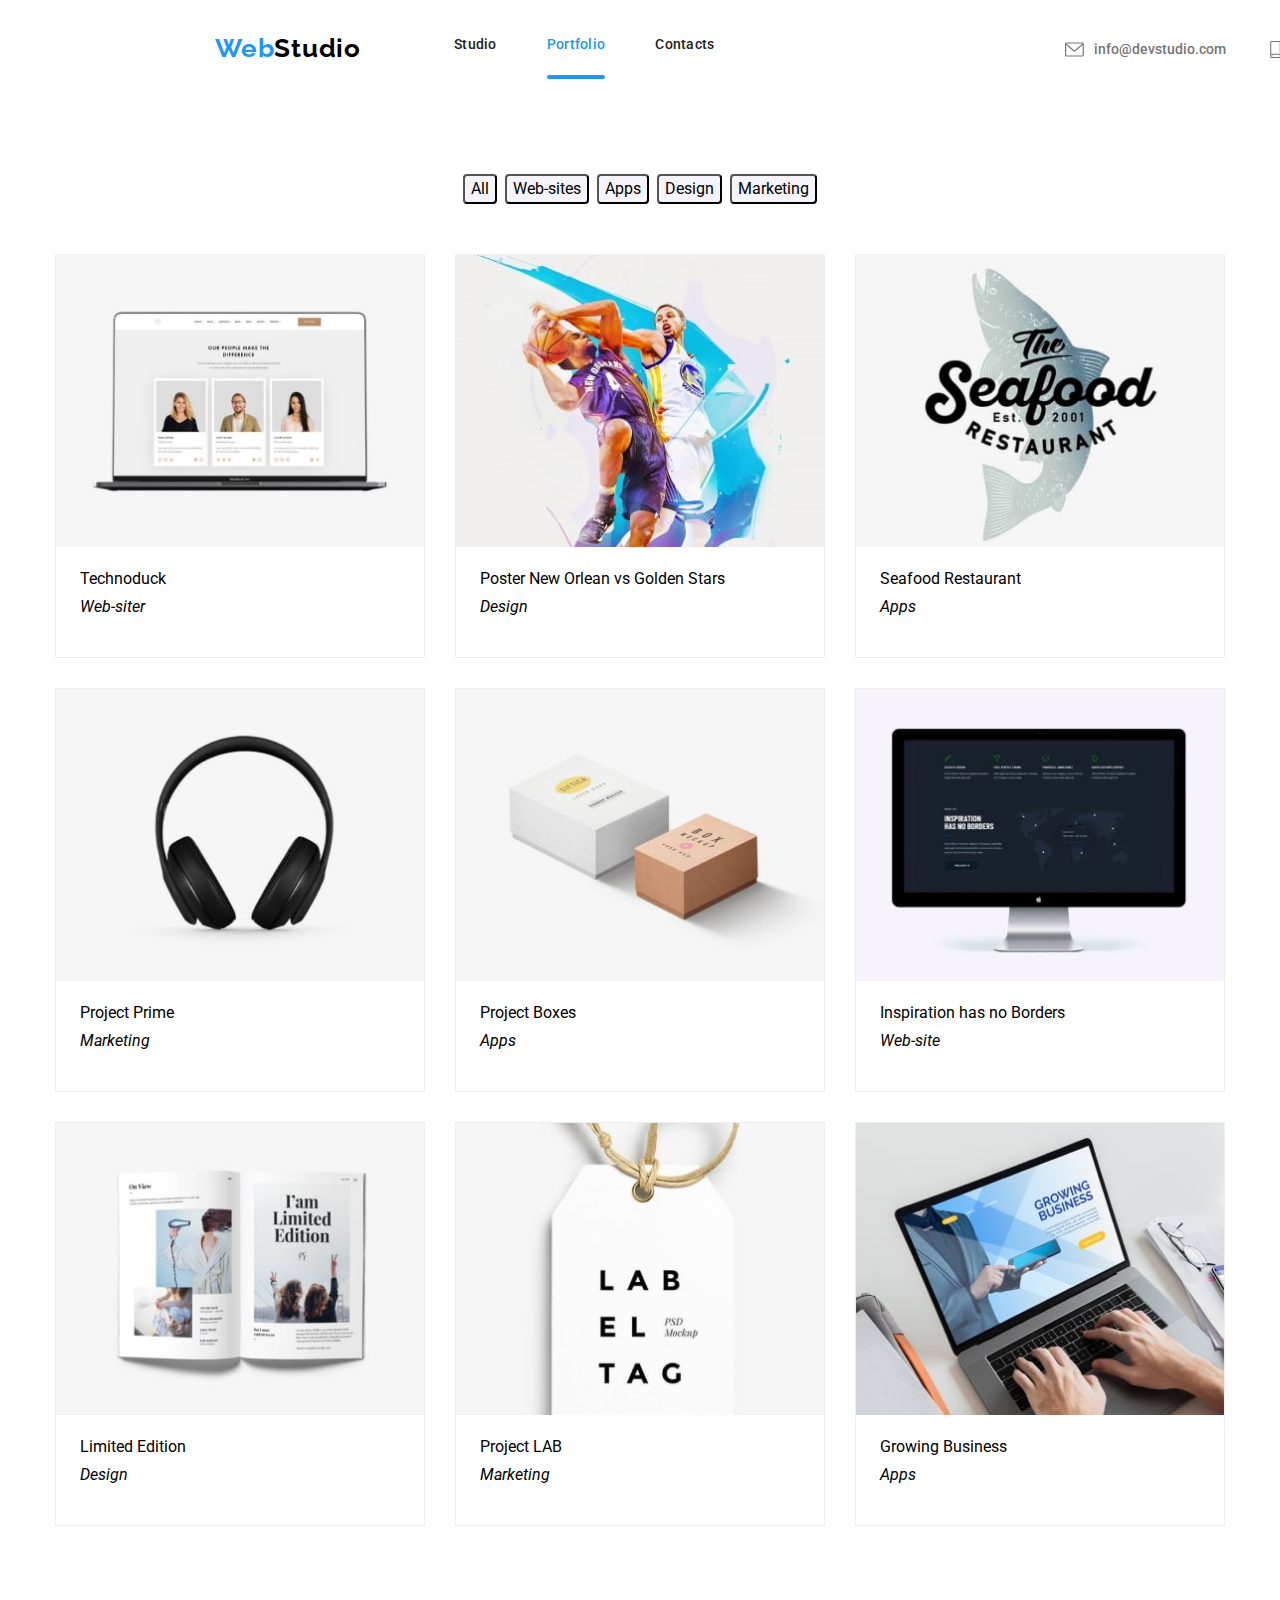
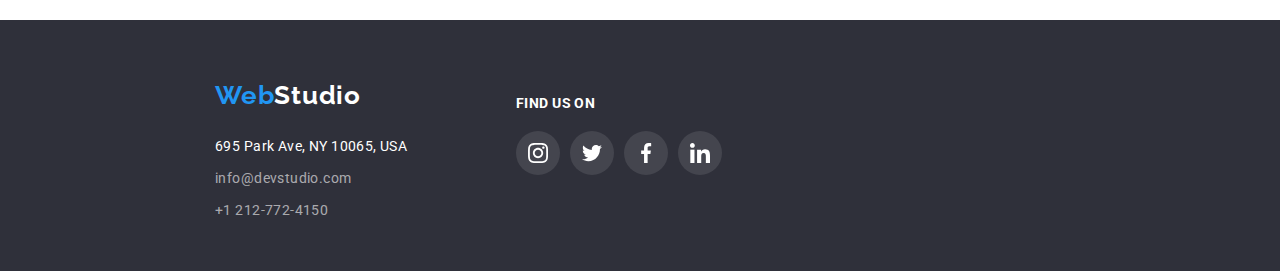
==== commit 8f42c789: "new" ====
--- a/portfolio.html
+++ b/portfolio.html
@@ -79,81 +79,162 @@
 
 <ul class="firts-line"> 
             <div class="images-portoflio">
-           <li>
-            <img src="images/technoduck.jpg" />
-                <br>
-                <span>Technoduck</span>
-                <br>
-            <em>Web-siter</em>
+           <li class="boxes">
+            <div class="animation">
+            <img  src="images/technoduck.jpg" />
+            <div class="overlay">
+              <p class="overlay-text">
+                Technoduck is a state-of-the-art coronavirus distribution
+                platform. Companies use this platform for digital espionage
+                and attacks on competitors' secure servers.
+              </p>
+            </div>
+            </div>
+               <div class="portofolio-images-text" >
+                <span class="portofolio-images-title">Technoduck</span>
+                
+            <em class="portofolio-images-description">Web-siter</em>
+          </div>
         </li>
             </div>
             <div class="images-portoflio">
-           <li>
+           <li class="boxes">
+            <div class="animation">
             <img src="images/poster.jpg" >
-           <br>
-           <span>Poster New Orlean vs Golden Stars</span>
-           <br>
-           <em>Design</em>
+            <div class="overlay">
+              <p class="overlay-text">
+               
+              </p>
+            </div>
+            </div>
+               <div class="portofolio-images-text" >
+           
+           <span class="portofolio-images-title">Poster New Orlean vs Golden Stars</span>
+           
+           <em class="portofolio-images-description">Design</em>
         </li>
             </div>
            <div class="images-portoflio">
-            <li>
-                <img src="images/seafood.jpg" ><br />
-            <span>Seafood Restaurant</span> 
-            <br>
-            <em>Apps</em>
-        </li>
+            <li  class="boxes">
+              <div class="animation">
+                <img src="images/seafood.jpg" >
+                <div class="overlay">
+                  <p class="overlay-text">
+                  
+                  </p>
+                </div>
+                </div>
+                   <div class="portofolio-images-text" >
+            <span class="portofolio-images-title">Seafood Restaurant</span> 
+            
+            <em class="portofolio-images-description">Apps</em>
+        </li>
+                
            </div>
         </ul>
         <ul class="second-line"> 
-        <div class="images-portoflio">          
-           <li> 
-            <img src="images/project.jpg" /><br />
-            <span>Project Prime</span> 
-            <br>
-        <em>Marketing</em>
+          <div class="images-portoflio">          
+             <li  class="boxes"> 
+              <div class="animation">
+              <img src="images/project.jpg" />
+              <div class="overlay">
+                <p class="overlay-text">
+               
+                </p>
+              </div>
+              </div>
+                 <div class="portofolio-images-text" >
+              <span class="portofolio-images-title">Project Prime</span> 
+              
+          <em class="portofolio-images-description">Marketing</em>
+        </div>
+      </li>
+          </div>
+          
+        <div class="images-portoflio">
+            <li  class="boxes">
+              <div class="animation">
+                <img src="images/boxes.jpg" >
+                <div class="overlay">
+                  <p class="overlay-text">
+                
+                  </p>
+                </div>
+                </div>
+                   <div class="portofolio-images-text" >
+       <span class="portofolio-images-title">Project Boxes</span>
+       
+       <em class="portofolio-images-description">Apps</em>
     </li>
         </div>
-        <div class="images-portoflio">
-            <li>
-                <img src="images/boxes.jpg" ><br />
-       <span>Project Boxes</span>
-       <br>
-       <em>Apps</em>
-    </li>
-        </div>
        <div class="images-portoflio">
-        <li>
-            <img src="images/inspiration.jpg" ><br />
-        <span>Inspiration has no Borders</span> 
-        <br>
-        <em>Web-site</em>
+        <li  class="boxes">
+          <div class="animation">
+            <img src="images/inspiration.jpg" >
+            <div class="overlay">
+              <p class="overlay-text">
+                
+              </p>
+            </div>
+            </div>
+               <div class="portofolio-images-text" >
+        <span class="portofolio-images-title">Inspiration has no Borders</span> 
+        
+        <em class="portofolio-images-description">Web-site</em>
+               </div>
     </li>
        </div>
     </ul>
     <ul class="third-line"> 
     <div class="images-portoflio"> 
-        <li>
-            <img src="images/limited.jpg" /><br />
-        <span>Limited Edition</span> 
-        <br>
-    <em>Design</em>
+        <li  class="boxes">
+          <div class="animation">
+            <img src="images/limited.jpg" />
+            <div class="overlay">
+              <p class="overlay-text">
+              
+              </p>
+            </div>
+            </div>
+               <div class="portofolio-images-text" >
+        <span class="portofolio-images-title">Limited Edition</span> 
+        
+    <em class="portofolio-images-description">Design</em>
+               </div>
 </li>
     </div>
     <div class="images-portoflio">
-        <li>
-            <img src="images/lab.jpg" ><br />
-   <span>Project LAB</span>
-   <br>
-   <em>Marketing</em>
+        <li  class="boxes">
+          <div class="animation">
+            <img src="images/lab.jpg" >
+            <div class="overlay">
+              <p class="overlay-text">
+               
+              </p>
+            </div>
+            </div>
+               <div class="portofolio-images-text" >
+   <span class="portofolio-images-title">Project LAB</span>
+   
+   <em class="portofolio-images-description">Marketing</em>
+               </div>
 </li>
     </div>
    <div class="images-portoflio">
-    <li>
-        <img src="images/growing.jpg" ><br />
-    <span>Growing Business</span> 
-    <br>
-    <em>Apps</em>
+    <li  class="boxes">
+      <div class="animation">
+        <img src="images/growing.jpg" >
+        <div class="overlay">
+          <p class="overlay-text">
+        
+          </p>
+        </div>
+        </div>
+           <div class="portofolio-images-text" >
+    <span class="portofolio-images-title">Growing Business</span> 
+    
+    <em class="portofolio-images-description">Apps</em>
+           </div>
 </li>
    </div>
 </ul>
--- a/css/styles.css
+++ b/css/styles.css
@@ -528,7 +528,15 @@
 .portofolio-section{
     display: flex;
     justify-content: center;
+    flex-direction: column;
     gap: 30px;
+}
+.portofolio-section{
+    margin-bottom: 94px;
+}
+.images-portoflio{
+    display: flex;
+  
 }
 .images-portoflio{
     width: 370px;
@@ -538,6 +546,58 @@
 background: #FFF;
 
 }
+.firts-line,
+.second-line,
+.third-line{
+    display: flex;
+    justify-content: center;
+    gap: 30px;
+}
+
+
+.portofolio-images-text{
+
+  display: flex;
+  flex-direction: column;
+  justify-content: flex-start;
+  gap: 4px;
+  margin: 20px 24px;
+
+}
+.animation {
+  position: relative;
+}
+.overlay {
+  display: flex;
+  justify-content: center;
+  align-items: center;
+  position: absolute;
+  height: 0;
+  bottom: 0;
+  left: 0;
+  right: 0;
+  overflow: hidden;
+  background-color: #2196f3;
+  width: 100%;
+  transition: 0.5s ease;
+}
+.overlay-text {
+  width: 322px;
+  color: #fff;
+  font-family: Roboto;
+  font-size: 18px;
+  font-style: normal;
+  font-weight: 400;
+  line-height: 28px; /* 155.556% */
+  letter-spacing: 0.54px;
+}
+.animation:hover .overlay {
+  height: 100%;
+}
+
+
+
+
 .images-portoflio:hover,
 .images-portoflio:focus {
     border: 1px solid #EEE;
